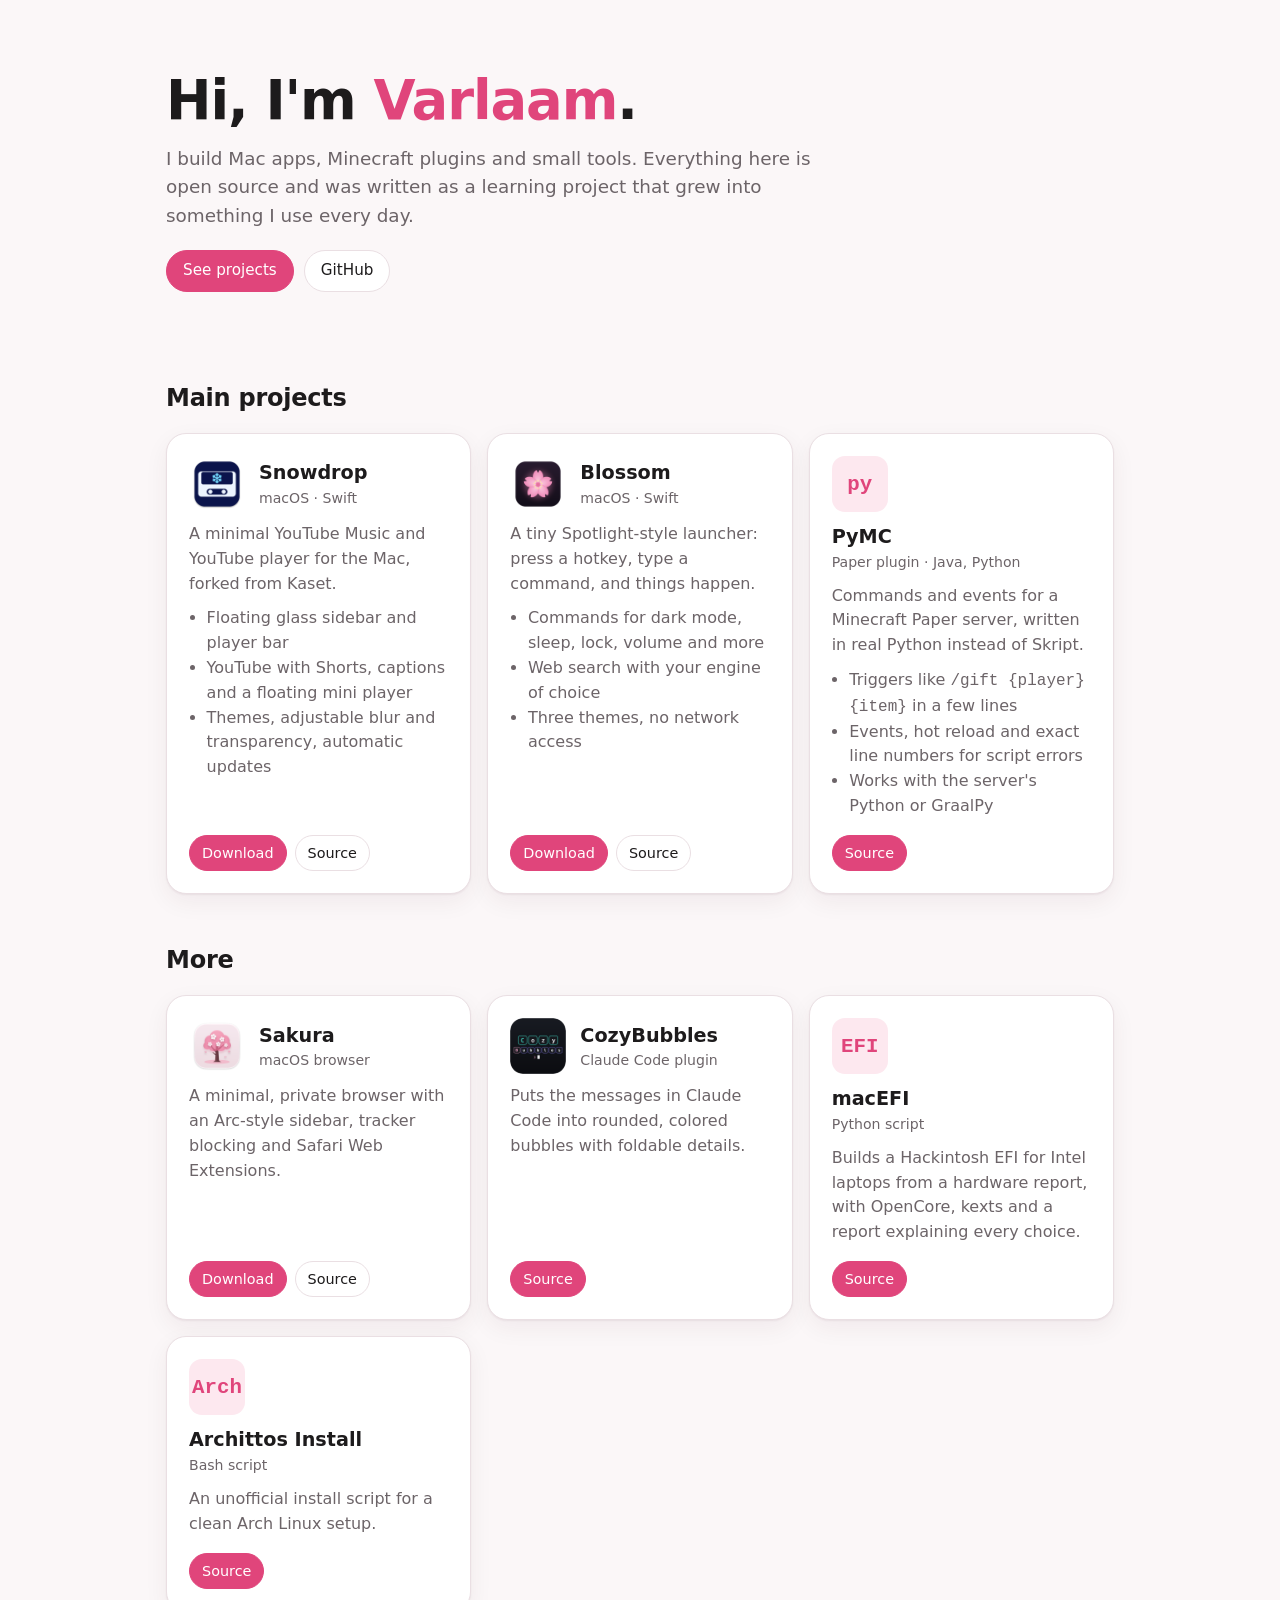
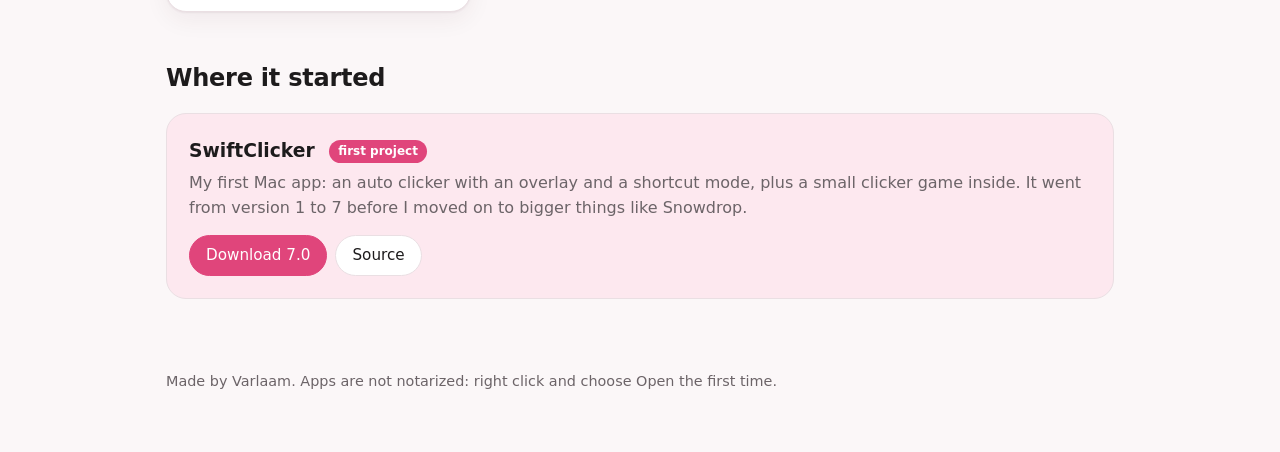
==== index.html @ 4f81b3d2 "Portfolio site Co-Authored-By: Claude Sonnet 5.5 <noreply@anthropic.com> Claude-Session: https://cla" ====
<!doctype html>
<html lang="en">
<head>
<meta charset="utf-8">
<meta name="viewport" content="width=device-width, initial-scale=1">
<title>Varlaam · Projects</title>
<meta name="description" content="Apps, tools and plugins by Varlaam: Snowdrop, Blossom, PyMC and more.">
<link rel="icon" href="img/snowdrop.png">
<style>
:root {
  --bg: #fbf7f8;
  --card: #ffffff;
  --text: #1d1b1c;
  --muted: #6c6468;
  --line: #eadfe3;
  --accent: #e0457b;
  --accent-soft: #fde8ef;
  --shadow: 0 1px 2px rgba(60, 20, 40, .06), 0 8px 24px rgba(60, 20, 40, .06);
}
@media (prefers-color-scheme: dark) {
  :root:not([data-theme="light"]) {
    --bg: #141113;
    --card: #1e1a1c;
    --text: #f4eef1;
    --muted: #a69da2;
    --line: #2e282b;
    --accent: #ff6fa0;
    --accent-soft: #35202a;
    --shadow: 0 1px 2px rgba(0, 0, 0, .4), 0 8px 24px rgba(0, 0, 0, .35);
  }
}
:root[data-theme="dark"] {
  --bg: #141113;
  --card: #1e1a1c;
  --text: #f4eef1;
  --muted: #a69da2;
  --line: #2e282b;
  --accent: #ff6fa0;
  --accent-soft: #35202a;
  --shadow: 0 1px 2px rgba(0, 0, 0, .4), 0 8px 24px rgba(0, 0, 0, .35);
}
* { box-sizing: border-box; }
html { -webkit-text-size-adjust: 100%; }
body {
  margin: 0;
  background: var(--bg);
  color: var(--text);
  font: 16px/1.55 -apple-system, BlinkMacSystemFont, "SF Pro Text", "Segoe UI", system-ui, sans-serif;
}
a { color: inherit; }
.wrap { max-width: 980px; margin: 0 auto; padding: 0 16px; }
header { padding: 72px 0 40px; }
h1 { font-size: clamp(2.2rem, 6vw, 3.4rem); line-height: 1.08; margin: 0 0 14px; letter-spacing: -.02em; }
h1 span { color: var(--accent); }
.lead { font-size: 1.15rem; color: var(--muted); max-width: 36em; margin: 0 0 20px; }
.links { display: flex; flex-wrap: wrap; gap: 10px; }
.pill {
  display: inline-block; padding: 8px 16px; border-radius: 999px;
  border: 1px solid var(--line); background: var(--card);
  text-decoration: none; font-size: .95rem;
}
.pill:hover { border-color: var(--accent); }
.pill.primary { background: var(--accent); border-color: var(--accent); color: #fff; }
h2 { font-size: 1.5rem; margin: 48px 0 16px; letter-spacing: -.01em; }
.featured { display: grid; gap: 16px; grid-template-columns: repeat(auto-fit, minmax(300px, 1fr)); }
.grid { display: grid; gap: 16px; grid-template-columns: repeat(auto-fit, minmax(260px, 1fr)); }
.card {
  background: var(--card); border: 1px solid var(--line); border-radius: 20px;
  padding: 22px; box-shadow: var(--shadow); display: flex; flex-direction: column; gap: 10px;
}
.card .top { display: flex; align-items: center; gap: 14px; }
.card img { width: 56px; height: 56px; border-radius: 13px; flex: none; }
.card .glyph {
  width: 56px; height: 56px; border-radius: 13px; flex: none; display: grid; place-items: center;
  background: var(--accent-soft); color: var(--accent); font: 600 1.3rem ui-monospace, SFMono-Regular, Menlo, monospace;
}
.card h3 { margin: 0; font-size: 1.2rem; }
.card .tag { color: var(--muted); font-size: .88rem; }
.card p { margin: 0; color: var(--muted); }
.card ul { margin: 0; padding-left: 1.1em; color: var(--muted); }
.card .actions { margin-top: auto; padding-top: 6px; display: flex; flex-wrap: wrap; gap: 8px; }
.card .actions a {
  font-size: .9rem; padding: 6px 12px; border-radius: 999px; text-decoration: none;
  border: 1px solid var(--line);
}
.card .actions a.main { background: var(--accent); border-color: var(--accent); color: #fff; }
.card .actions a:hover { border-color: var(--accent); }
.debut {
  background: var(--accent-soft); border: 1px solid var(--line); border-radius: 20px; padding: 22px;
  display: grid; gap: 6px;
}
.debut h3 { margin: 0; }
.debut p { margin: 0; color: var(--muted); }
.badge {
  display: inline-block; font-size: .75rem; padding: 2px 9px; border-radius: 999px;
  background: var(--accent); color: #fff; margin-left: 8px; vertical-align: middle;
}
footer { padding: 56px 0 48px; color: var(--muted); font-size: .9rem; }
@media (prefers-reduced-motion: no-preference) {
  .card { transition: transform .15s ease, box-shadow .15s ease; }
  .card:hover { transform: translateY(-2px); }
}
</style>
</head>
<body>
<div class="wrap">
  <header>
    <h1>Hi, I'm <span>Varlaam</span>.</h1>
    <p class="lead">I build Mac apps, Minecraft plugins and small tools. Everything here is open source and was written as a learning project that grew into something I use every day.</p>
    <div class="links">
      <a class="pill primary" href="#projects">See projects</a>
      <a class="pill" href="https://github.com/varla-am">GitHub</a>
    </div>
  </header>

  <main>
    <h2 id="projects">Main projects</h2>
    <div class="featured">
      <article class="card">
        <div class="top">
          <img src="img/snowdrop.png" alt="" width="56" height="56">
          <div><h3>Snowdrop</h3><div class="tag">macOS · Swift</div></div>
        </div>
        <p>A minimal YouTube Music and YouTube player for the Mac, forked from Kaset.</p>
        <ul>
          <li>Floating glass sidebar and player bar</li>
          <li>YouTube with Shorts, captions and a floating mini player</li>
          <li>Themes, adjustable blur and transparency, automatic updates</li>
        </ul>
        <div class="actions">
          <a class="main" href="https://github.com/varla-am/kaset-snowdrop/releases/latest">Download</a>
          <a href="https://github.com/varla-am/kaset-snowdrop">Source</a>
        </div>
      </article>

      <article class="card">
        <div class="top">
          <img src="img/blossom.png" alt="" width="56" height="56">
          <div><h3>Blossom</h3><div class="tag">macOS · Swift</div></div>
        </div>
        <p>A tiny Spotlight-style launcher: press a hotkey, type a command, and things happen.</p>
        <ul>
          <li>Commands for dark mode, sleep, lock, volume and more</li>
          <li>Web search with your engine of choice</li>
          <li>Three themes, no network access</li>
        </ul>
        <div class="actions">
          <a class="main" href="https://github.com/varla-am/Blossom/releases/latest">Download</a>
          <a href="https://github.com/varla-am/Blossom">Source</a>
        </div>
      </article>

      <article class="card">
        <div class="glyph">py</div>
        <div><h3 style="margin:0">PyMC</h3><div class="tag">Paper plugin · Java, Python</div></div>
        <p>Commands and events for a Minecraft Paper server, written in real Python instead of Skript.</p>
        <ul>
          <li>Triggers like <code>/gift {player} {item}</code> in a few lines</li>
          <li>Events, hot reload and exact line numbers for script errors</li>
          <li>Works with the server's Python or GraalPy</li>
        </ul>
        <div class="actions">
          <a class="main" href="https://github.com/varla-am/PyMC">Source</a>
        </div>
      </article>
    </div>

    <h2>More</h2>
    <div class="grid">
      <article class="card">
        <div class="top">
          <img src="img/sakura.png" alt="" width="56" height="56">
          <div><h3>Sakura</h3><div class="tag">macOS browser</div></div>
        </div>
        <p>A minimal, private browser with an Arc-style sidebar, tracker blocking and Safari Web Extensions.</p>
        <div class="actions">
          <a class="main" href="https://github.com/varla-am/sakuraWeb/releases/latest">Download</a>
          <a href="https://github.com/varla-am/sakuraWeb">Source</a>
        </div>
      </article>

      <article class="card">
        <div class="top">
          <img src="img/cozybubbles.png" alt="" width="56" height="56">
          <div><h3>CozyBubbles</h3><div class="tag">Claude Code plugin</div></div>
        </div>
        <p>Puts the messages in Claude Code into rounded, colored bubbles with foldable details.</p>
        <div class="actions">
          <a class="main" href="https://github.com/varla-am/cc-plugin-cozybubbles">Source</a>
        </div>
      </article>

      <article class="card">
        <div class="glyph">EFI</div>
        <div><h3 style="margin:0">macEFI</h3><div class="tag">Python script</div></div>
        <p>Builds a Hackintosh EFI for Intel laptops from a hardware report, with OpenCore, kexts and a report explaining every choice.</p>
        <div class="actions">
          <a class="main" href="https://github.com/varla-am/macefi">Source</a>
        </div>
      </article>

      <article class="card">
        <div class="glyph">Arch</div>
        <div><h3 style="margin:0">Archittos Install</h3><div class="tag">Bash script</div></div>
        <p>An unofficial install script for a clean Arch Linux setup.</p>
        <div class="actions">
          <a class="main" href="https://github.com/varla-am/archittos-install">Source</a>
        </div>
      </article>
    </div>

    <h2>Where it started</h2>
    <div class="debut">
      <h3>SwiftClicker <span class="badge">first project</span></h3>
      <p>My first Mac app: an auto clicker with an overlay and a shortcut mode, plus a small clicker game inside. It went from version 1 to 7 before I moved on to bigger things like Snowdrop.</p>
      <div class="actions" style="display:flex;gap:8px;margin-top:8px;flex-wrap:wrap">
        <a class="pill primary" href="https://github.com/varla-am/SwiftClicker/releases/latest">Download 7.0</a>
        <a class="pill" href="https://github.com/varla-am/SwiftClicker">Source</a>
      </div>
    </div>
  </main>

  <footer>
    <p>Made by Varlaam. Apps are not notarized: right click and choose Open the first time.</p>
  </footer>
</div>
</body>
</html>
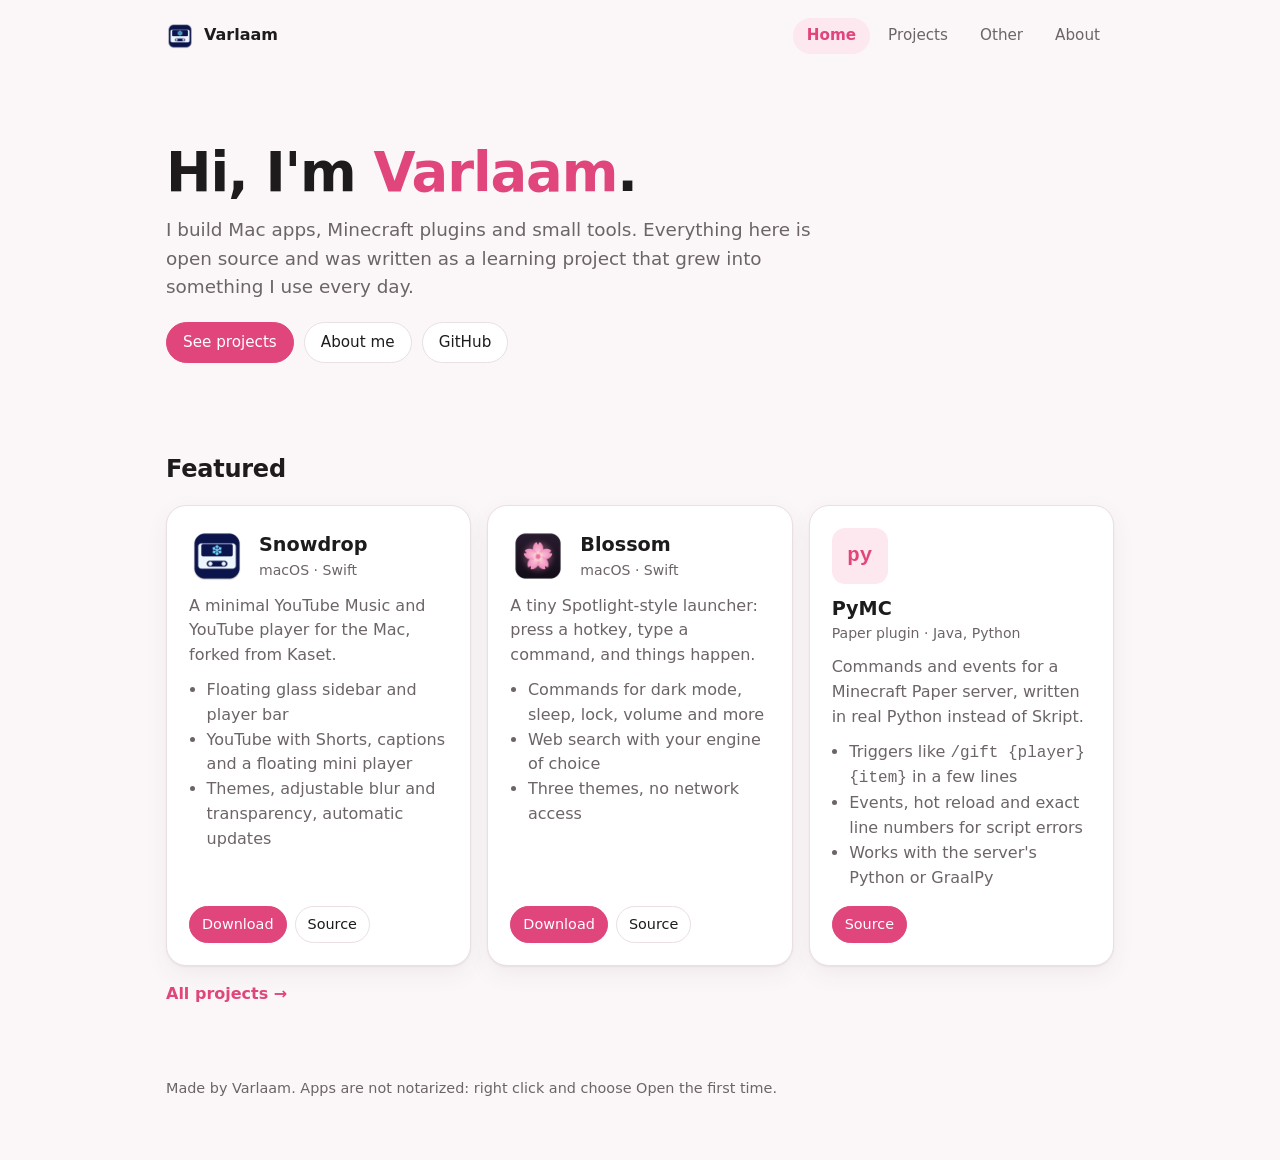
==== commit 3da2ec0c: "Split into Home, Projects, Other and About pages Co-Authored-By: Claude Sonnet 5.5 <noreply@anthropi" ====
--- a/index.html
+++ b/index.html
@@ -3,118 +3,25 @@
 <head>
 <meta charset="utf-8">
 <meta name="viewport" content="width=device-width, initial-scale=1">
-<title>Varlaam · Projects</title>
-<meta name="description" content="Apps, tools and plugins by Varlaam: Snowdrop, Blossom, PyMC and more.">
+<title>Varlaam · Home</title>
+<meta name="description" content="Apps, tools and plugins by Varlaam.">
 <link rel="icon" href="img/snowdrop.png">
-<style>
-:root {
-  --bg: #fbf7f8;
-  --card: #ffffff;
-  --text: #1d1b1c;
-  --muted: #6c6468;
-  --line: #eadfe3;
-  --accent: #e0457b;
-  --accent-soft: #fde8ef;
-  --shadow: 0 1px 2px rgba(60, 20, 40, .06), 0 8px 24px rgba(60, 20, 40, .06);
-}
-@media (prefers-color-scheme: dark) {
-  :root:not([data-theme="light"]) {
-    --bg: #141113;
-    --card: #1e1a1c;
-    --text: #f4eef1;
-    --muted: #a69da2;
-    --line: #2e282b;
-    --accent: #ff6fa0;
-    --accent-soft: #35202a;
-    --shadow: 0 1px 2px rgba(0, 0, 0, .4), 0 8px 24px rgba(0, 0, 0, .35);
-  }
-}
-:root[data-theme="dark"] {
-  --bg: #141113;
-  --card: #1e1a1c;
-  --text: #f4eef1;
-  --muted: #a69da2;
-  --line: #2e282b;
-  --accent: #ff6fa0;
-  --accent-soft: #35202a;
-  --shadow: 0 1px 2px rgba(0, 0, 0, .4), 0 8px 24px rgba(0, 0, 0, .35);
-}
-* { box-sizing: border-box; }
-html { -webkit-text-size-adjust: 100%; }
-body {
-  margin: 0;
-  background: var(--bg);
-  color: var(--text);
-  font: 16px/1.55 -apple-system, BlinkMacSystemFont, "SF Pro Text", "Segoe UI", system-ui, sans-serif;
-}
-a { color: inherit; }
-.wrap { max-width: 980px; margin: 0 auto; padding: 0 16px; }
-header { padding: 72px 0 40px; }
-h1 { font-size: clamp(2.2rem, 6vw, 3.4rem); line-height: 1.08; margin: 0 0 14px; letter-spacing: -.02em; }
-h1 span { color: var(--accent); }
-.lead { font-size: 1.15rem; color: var(--muted); max-width: 36em; margin: 0 0 20px; }
-.links { display: flex; flex-wrap: wrap; gap: 10px; }
-.pill {
-  display: inline-block; padding: 8px 16px; border-radius: 999px;
-  border: 1px solid var(--line); background: var(--card);
-  text-decoration: none; font-size: .95rem;
-}
-.pill:hover { border-color: var(--accent); }
-.pill.primary { background: var(--accent); border-color: var(--accent); color: #fff; }
-h2 { font-size: 1.5rem; margin: 48px 0 16px; letter-spacing: -.01em; }
-.featured { display: grid; gap: 16px; grid-template-columns: repeat(auto-fit, minmax(300px, 1fr)); }
-.grid { display: grid; gap: 16px; grid-template-columns: repeat(auto-fit, minmax(260px, 1fr)); }
-.card {
-  background: var(--card); border: 1px solid var(--line); border-radius: 20px;
-  padding: 22px; box-shadow: var(--shadow); display: flex; flex-direction: column; gap: 10px;
-}
-.card .top { display: flex; align-items: center; gap: 14px; }
-.card img { width: 56px; height: 56px; border-radius: 13px; flex: none; }
-.card .glyph {
-  width: 56px; height: 56px; border-radius: 13px; flex: none; display: grid; place-items: center;
-  background: var(--accent-soft); color: var(--accent); font: 600 1.3rem ui-monospace, SFMono-Regular, Menlo, monospace;
-}
-.card h3 { margin: 0; font-size: 1.2rem; }
-.card .tag { color: var(--muted); font-size: .88rem; }
-.card p { margin: 0; color: var(--muted); }
-.card ul { margin: 0; padding-left: 1.1em; color: var(--muted); }
-.card .actions { margin-top: auto; padding-top: 6px; display: flex; flex-wrap: wrap; gap: 8px; }
-.card .actions a {
-  font-size: .9rem; padding: 6px 12px; border-radius: 999px; text-decoration: none;
-  border: 1px solid var(--line);
-}
-.card .actions a.main { background: var(--accent); border-color: var(--accent); color: #fff; }
-.card .actions a:hover { border-color: var(--accent); }
-.debut {
-  background: var(--accent-soft); border: 1px solid var(--line); border-radius: 20px; padding: 22px;
-  display: grid; gap: 6px;
-}
-.debut h3 { margin: 0; }
-.debut p { margin: 0; color: var(--muted); }
-.badge {
-  display: inline-block; font-size: .75rem; padding: 2px 9px; border-radius: 999px;
-  background: var(--accent); color: #fff; margin-left: 8px; vertical-align: middle;
-}
-footer { padding: 56px 0 48px; color: var(--muted); font-size: .9rem; }
-@media (prefers-reduced-motion: no-preference) {
-  .card { transition: transform .15s ease, box-shadow .15s ease; }
-  .card:hover { transform: translateY(-2px); }
-}
-</style>
+<link rel="stylesheet" href="style.css">
 </head>
 <body>
 <div class="wrap">
+  <nav class="top"><a class="brand" href="index.html"><img src="img/snowdrop.png" alt="">Varlaam</a><ul><li><a href="index.html" aria-current="page">Home</a></li><li><a href="projects.html">Projects</a></li><li><a href="other.html">Other</a></li><li><a href="about.html">About</a></li></ul></nav>
   <header>
     <h1>Hi, I'm <span>Varlaam</span>.</h1>
     <p class="lead">I build Mac apps, Minecraft plugins and small tools. Everything here is open source and was written as a learning project that grew into something I use every day.</p>
     <div class="links">
-      <a class="pill primary" href="#projects">See projects</a>
+      <a class="pill primary" href="projects.html">See projects</a>
+      <a class="pill" href="about.html">About me</a>
       <a class="pill" href="https://github.com/varla-am">GitHub</a>
     </div>
   </header>
-
   <main>
-    <h2 id="projects">Main projects</h2>
+    <h2>Featured</h2>
     <div class="featured">
       <article class="card">
         <div class="top">
@@ -132,7 +39,6 @@
           <a href="https://github.com/varla-am/kaset-snowdrop">Source</a>
         </div>
       </article>
-
       <article class="card">
         <div class="top">
           <img src="img/blossom.png" alt="" width="56" height="56">
@@ -149,7 +55,6 @@
           <a href="https://github.com/varla-am/Blossom">Source</a>
         </div>
       </article>
-
       <article class="card">
         <div class="glyph">py</div>
         <div><h3 style="margin:0">PyMC</h3><div class="tag">Paper plugin · Java, Python</div></div>
@@ -164,62 +69,8 @@
         </div>
       </article>
     </div>
-
-    <h2>More</h2>
-    <div class="grid">
-      <article class="card">
-        <div class="top">
-          <img src="img/sakura.png" alt="" width="56" height="56">
-          <div><h3>Sakura</h3><div class="tag">macOS browser</div></div>
-        </div>
-        <p>A minimal, private browser with an Arc-style sidebar, tracker blocking and Safari Web Extensions.</p>
-        <div class="actions">
-          <a class="main" href="https://github.com/varla-am/sakuraWeb/releases/latest">Download</a>
-          <a href="https://github.com/varla-am/sakuraWeb">Source</a>
-        </div>
-      </article>
-
-      <article class="card">
-        <div class="top">
-          <img src="img/cozybubbles.png" alt="" width="56" height="56">
-          <div><h3>CozyBubbles</h3><div class="tag">Claude Code plugin</div></div>
-        </div>
-        <p>Puts the messages in Claude Code into rounded, colored bubbles with foldable details.</p>
-        <div class="actions">
-          <a class="main" href="https://github.com/varla-am/cc-plugin-cozybubbles">Source</a>
-        </div>
-      </article>
-
-      <article class="card">
-        <div class="glyph">EFI</div>
-        <div><h3 style="margin:0">macEFI</h3><div class="tag">Python script</div></div>
-        <p>Builds a Hackintosh EFI for Intel laptops from a hardware report, with OpenCore, kexts and a report explaining every choice.</p>
-        <div class="actions">
-          <a class="main" href="https://github.com/varla-am/macefi">Source</a>
-        </div>
-      </article>
-
-      <article class="card">
-        <div class="glyph">Arch</div>
-        <div><h3 style="margin:0">Archittos Install</h3><div class="tag">Bash script</div></div>
-        <p>An unofficial install script for a clean Arch Linux setup.</p>
-        <div class="actions">
-          <a class="main" href="https://github.com/varla-am/archittos-install">Source</a>
-        </div>
-      </article>
-    </div>
-
-    <h2>Where it started</h2>
-    <div class="debut">
-      <h3>SwiftClicker <span class="badge">first project</span></h3>
-      <p>My first Mac app: an auto clicker with an overlay and a shortcut mode, plus a small clicker game inside. It went from version 1 to 7 before I moved on to bigger things like Snowdrop.</p>
-      <div class="actions" style="display:flex;gap:8px;margin-top:8px;flex-wrap:wrap">
-        <a class="pill primary" href="https://github.com/varla-am/SwiftClicker/releases/latest">Download 7.0</a>
-        <a class="pill" href="https://github.com/varla-am/SwiftClicker">Source</a>
-      </div>
-    </div>
+    <a class="more-link" href="projects.html">All projects →</a>
   </main>
-
   <footer>
     <p>Made by Varlaam. Apps are not notarized: right click and choose Open the first time.</p>
   </footer>
--- a/style.css
+++ b/style.css
@@ -0,0 +1,111 @@
+:root {
+  --bg: #fbf7f8;
+  --card: #ffffff;
+  --text: #1d1b1c;
+  --muted: #6c6468;
+  --line: #eadfe3;
+  --accent: #e0457b;
+  --accent-soft: #fde8ef;
+  --shadow: 0 1px 2px rgba(60, 20, 40, .06), 0 8px 24px rgba(60, 20, 40, .06);
+}
+@media (prefers-color-scheme: dark) {
+  :root:not([data-theme="light"]) {
+    --bg: #141113;
+    --card: #1e1a1c;
+    --text: #f4eef1;
+    --muted: #a69da2;
+    --line: #2e282b;
+    --accent: #ff6fa0;
+    --accent-soft: #35202a;
+    --shadow: 0 1px 2px rgba(0, 0, 0, .4), 0 8px 24px rgba(0, 0, 0, .35);
+  }
+}
+:root[data-theme="dark"] {
+  --bg: #141113;
+  --card: #1e1a1c;
+  --text: #f4eef1;
+  --muted: #a69da2;
+  --line: #2e282b;
+  --accent: #ff6fa0;
+  --accent-soft: #35202a;
+  --shadow: 0 1px 2px rgba(0, 0, 0, .4), 0 8px 24px rgba(0, 0, 0, .35);
+}
+* { box-sizing: border-box; }
+html { -webkit-text-size-adjust: 100%; }
+body {
+  margin: 0;
+  background: var(--bg);
+  color: var(--text);
+  font: 16px/1.55 -apple-system, BlinkMacSystemFont, "SF Pro Text", "Segoe UI", system-ui, sans-serif;
+}
+a { color: inherit; }
+.wrap { max-width: 980px; margin: 0 auto; padding: 0 16px; }
+header { padding: 72px 0 40px; }
+h1 { font-size: clamp(2.2rem, 6vw, 3.4rem); line-height: 1.08; margin: 0 0 14px; letter-spacing: -.02em; }
+h1 span { color: var(--accent); }
+.lead { font-size: 1.15rem; color: var(--muted); max-width: 36em; margin: 0 0 20px; }
+.links { display: flex; flex-wrap: wrap; gap: 10px; }
+.pill {
+  display: inline-block; padding: 8px 16px; border-radius: 999px;
+  border: 1px solid var(--line); background: var(--card);
+  text-decoration: none; font-size: .95rem;
+}
+.pill:hover { border-color: var(--accent); }
+.pill.primary { background: var(--accent); border-color: var(--accent); color: #fff; }
+h2 { font-size: 1.5rem; margin: 48px 0 16px; letter-spacing: -.01em; }
+.featured { display: grid; gap: 16px; grid-template-columns: repeat(auto-fit, minmax(300px, 1fr)); }
+.grid { display: grid; gap: 16px; grid-template-columns: repeat(auto-fit, minmax(260px, 1fr)); }
+.card {
+  background: var(--card); border: 1px solid var(--line); border-radius: 20px;
+  padding: 22px; box-shadow: var(--shadow); display: flex; flex-direction: column; gap: 10px;
+}
+.card .top { display: flex; align-items: center; gap: 14px; }
+.card img { width: 56px; height: 56px; border-radius: 13px; flex: none; }
+.card .glyph {
+  width: 56px; height: 56px; border-radius: 13px; flex: none; display: grid; place-items: center;
+  background: var(--accent-soft); color: var(--accent); font: 600 1.3rem ui-monospace, SFMono-Regular, Menlo, monospace;
+}
+.card h3 { margin: 0; font-size: 1.2rem; }
+.card .tag { color: var(--muted); font-size: .88rem; }
+.card p { margin: 0; color: var(--muted); }
+.card ul { margin: 0; padding-left: 1.1em; color: var(--muted); }
+.card .actions { margin-top: auto; padding-top: 6px; display: flex; flex-wrap: wrap; gap: 8px; }
+.card .actions a {
+  font-size: .9rem; padding: 6px 12px; border-radius: 999px; text-decoration: none;
+  border: 1px solid var(--line);
+}
+.card .actions a.main { background: var(--accent); border-color: var(--accent); color: #fff; }
+.card .actions a:hover { border-color: var(--accent); }
+.debut {
+  background: var(--accent-soft); border: 1px solid var(--line); border-radius: 20px; padding: 22px;
+  display: grid; gap: 6px;
+}
+.debut h3 { margin: 0; }
+.debut p { margin: 0; color: var(--muted); }
+.badge {
+  display: inline-block; font-size: .75rem; padding: 2px 9px; border-radius: 999px;
+  background: var(--accent); color: #fff; margin-left: 8px; vertical-align: middle;
+}
+footer { padding: 56px 0 48px; color: var(--muted); font-size: .9rem; }
+@media (prefers-reduced-motion: no-preference) {
+  .card { transition: transform .15s ease, box-shadow .15s ease; }
+  .card:hover { transform: translateY(-2px); }
+}
+
+nav.top { display: flex; align-items: center; justify-content: space-between; gap: 12px; padding: 18px 0; flex-wrap: wrap; }
+nav.top .brand { display: flex; align-items: center; gap: 10px; font-weight: 650; text-decoration: none; }
+nav.top .brand img { width: 28px; height: 28px; border-radius: 7px; }
+nav.top ul { list-style: none; display: flex; gap: 4px; margin: 0; padding: 0; flex-wrap: wrap; }
+nav.top ul a { display: block; padding: 6px 14px; border-radius: 999px; text-decoration: none; color: var(--muted); font-size: .95rem; }
+nav.top ul a:hover { color: var(--text); }
+nav.top ul a[aria-current="page"] { background: var(--accent-soft); color: var(--accent); font-weight: 600; }
+.page-head { padding: 40px 0 8px; }
+.page-head h1 { font-size: clamp(1.9rem, 5vw, 2.6rem); margin: 0 0 8px; }
+.page-head p { color: var(--muted); margin: 0; max-width: 38em; }
+.prose { max-width: 40em; }
+.prose p { color: var(--muted); }
+.prose h2 { margin-top: 36px; }
+.chips { display: flex; flex-wrap: wrap; gap: 8px; padding: 0; list-style: none; margin: 0; }
+.chips li { padding: 5px 13px; border-radius: 999px; background: var(--accent-soft); color: var(--accent); font-size: .9rem; }
+.more-link { display: inline-block; margin-top: 16px; color: var(--accent); text-decoration: none; font-weight: 600; }
+.more-link:hover { text-decoration: underline; }
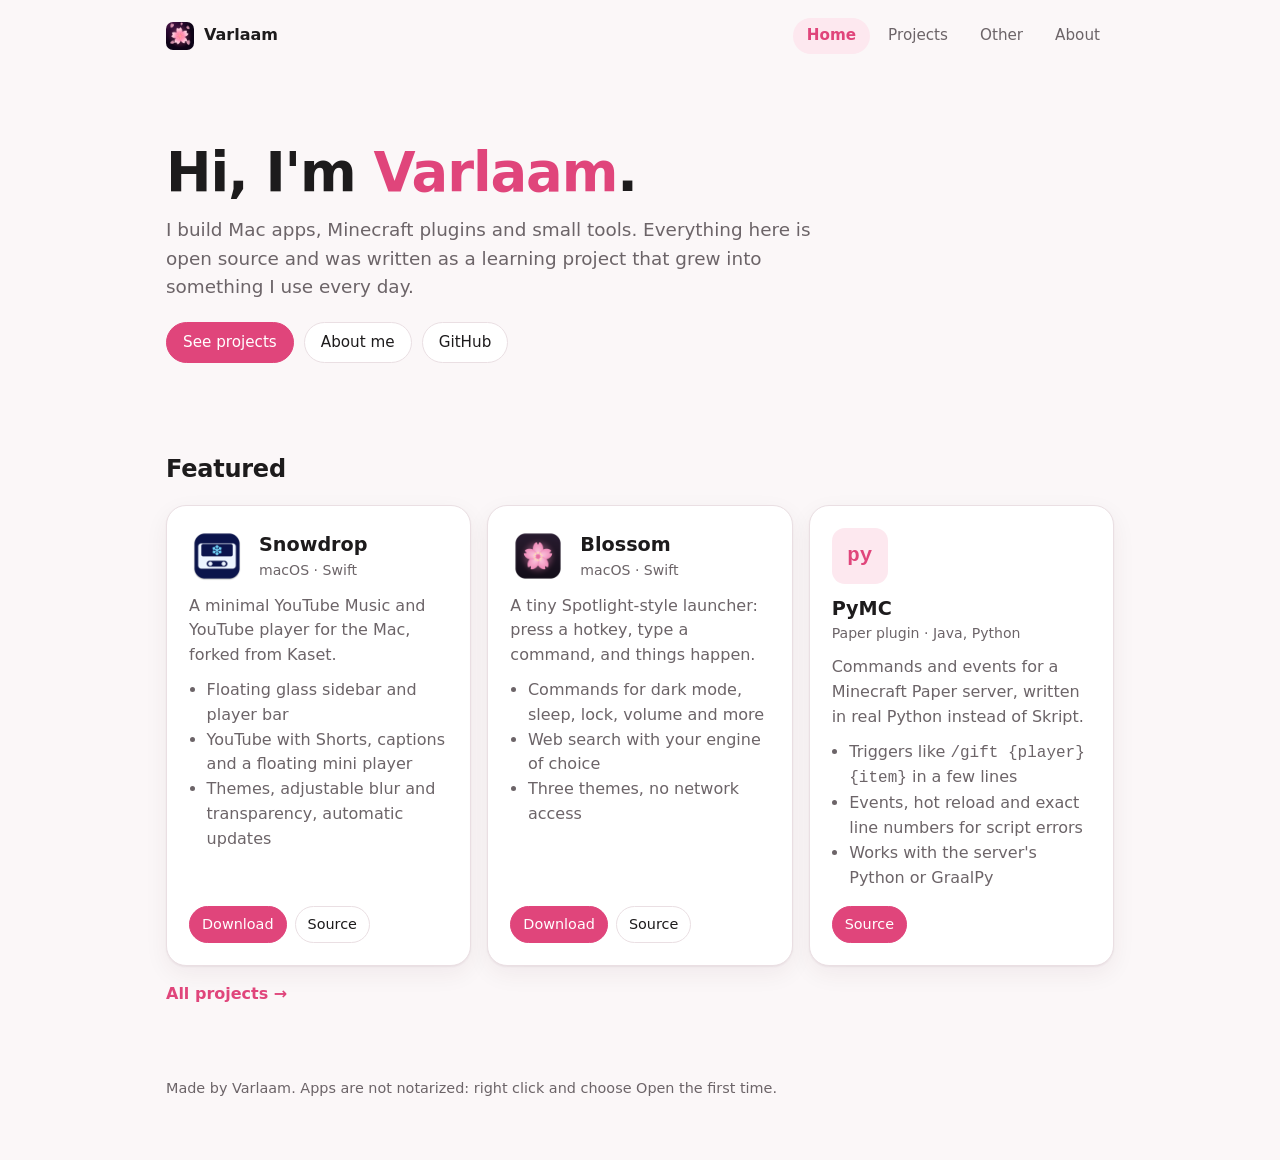
==== commit 187ecc9c: "Use the new avatar as the site icon and brand mark Co-Authored-By: Claude Sonnet 5.5 <noreply@anthro" ====
--- a/index.html
+++ b/index.html
@@ -5,12 +5,12 @@
 <meta name="viewport" content="width=device-width, initial-scale=1">
 <title>Varlaam · Home</title>
 <meta name="description" content="Apps, tools and plugins by Varlaam.">
-<link rel="icon" href="img/snowdrop.png">
+<link rel="icon" href="img/avatar.png">
 <link rel="stylesheet" href="style.css">
 </head>
 <body>
 <div class="wrap">
-  <nav class="top"><a class="brand" href="index.html"><img src="img/snowdrop.png" alt="">Varlaam</a><ul><li><a href="index.html" aria-current="page">Home</a></li><li><a href="projects.html">Projects</a></li><li><a href="other.html">Other</a></li><li><a href="about.html">About</a></li></ul></nav>
+  <nav class="top"><a class="brand" href="index.html"><img src="img/avatar.png" alt="">Varlaam</a><ul><li><a href="index.html" aria-current="page">Home</a></li><li><a href="projects.html">Projects</a></li><li><a href="other.html">Other</a></li><li><a href="about.html">About</a></li></ul></nav>
   <header>
     <h1>Hi, I'm <span>Varlaam</span>.</h1>
     <p class="lead">I build Mac apps, Minecraft plugins and small tools. Everything here is open source and was written as a learning project that grew into something I use every day.</p>
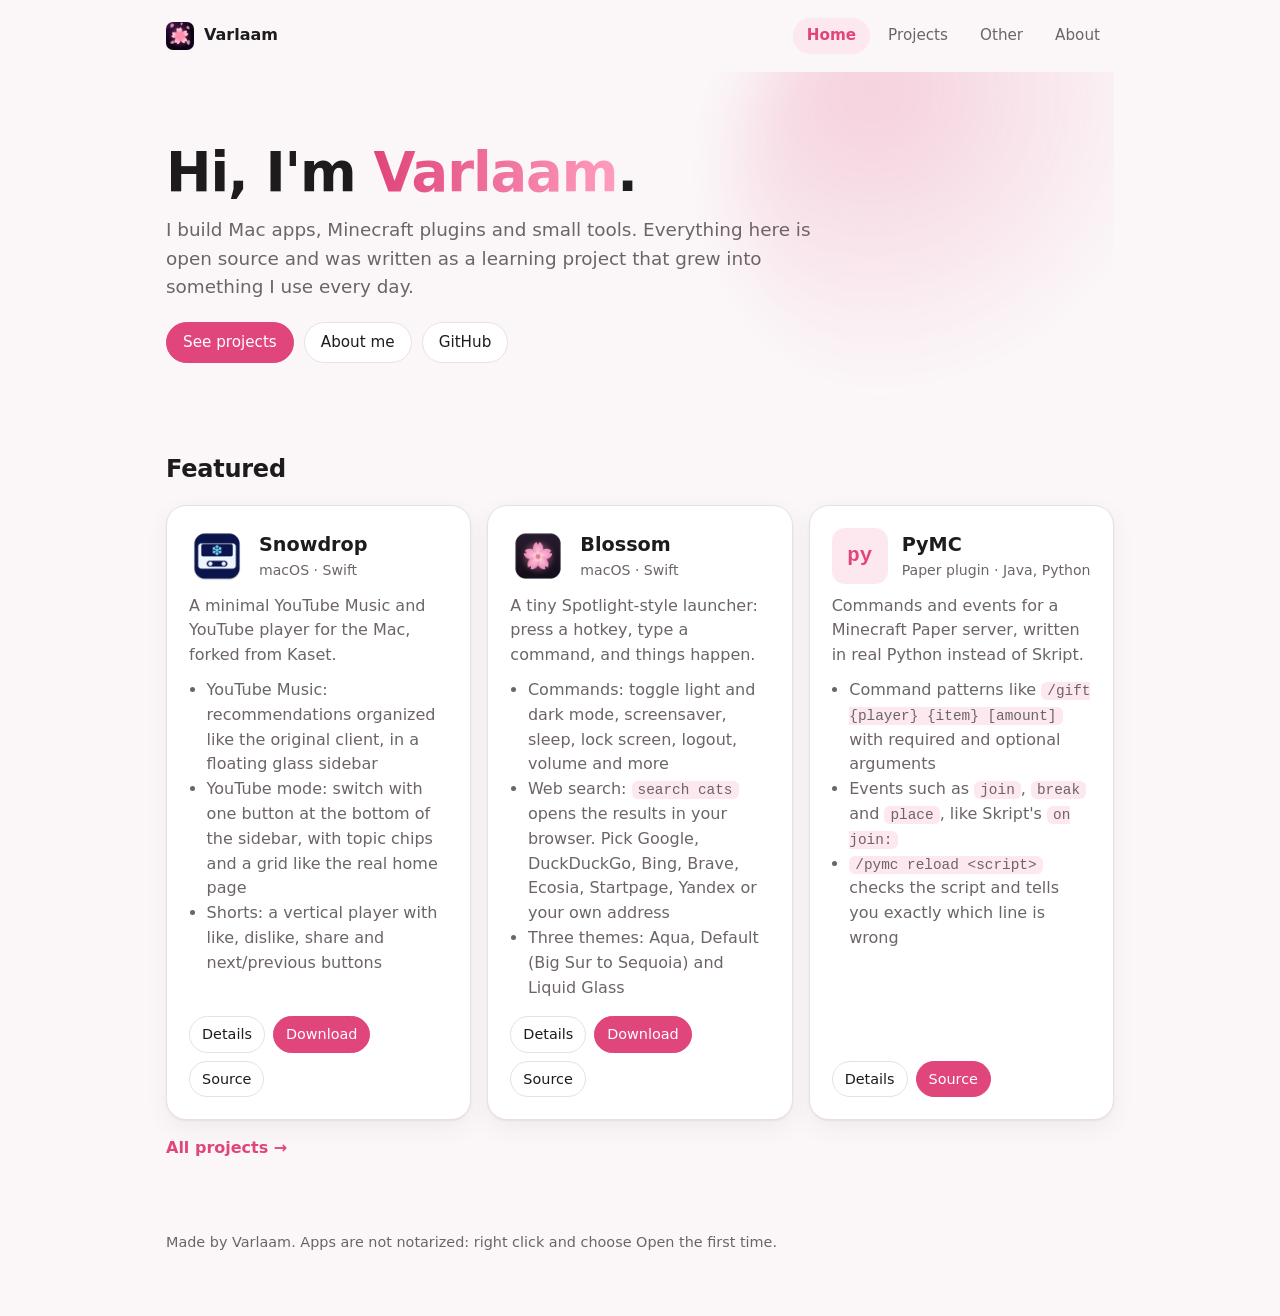
==== commit b35f325b: "Add a page for every project, animations, and scroll reveals Co-Authored-By: Claude Sonnet 5.5 <nore" ====
--- a/index.html
+++ b/index.html
@@ -5,75 +5,51 @@
 <meta name="viewport" content="width=device-width, initial-scale=1">
 <title>Varlaam · Home</title>
 <meta name="description" content="Apps, tools and plugins by Varlaam.">
-<link rel="icon" href="img/avatar.png">
-<link rel="stylesheet" href="style.css">
+<link rel="icon" href="/img/avatar.png">
+<link rel="stylesheet" href="/style.css">
+<script>document.documentElement.className+=' js'</script>
 </head>
 <body>
 <div class="wrap">
-  <nav class="top"><a class="brand" href="index.html"><img src="img/avatar.png" alt="">Varlaam</a><ul><li><a href="index.html" aria-current="page">Home</a></li><li><a href="projects.html">Projects</a></li><li><a href="other.html">Other</a></li><li><a href="about.html">About</a></li></ul></nav>
-  <header>
-    <h1>Hi, I'm <span>Varlaam</span>.</h1>
-    <p class="lead">I build Mac apps, Minecraft plugins and small tools. Everything here is open source and was written as a learning project that grew into something I use every day.</p>
-    <div class="links">
-      <a class="pill primary" href="projects.html">See projects</a>
-      <a class="pill" href="about.html">About me</a>
+<nav class="top"><a class="brand" href="/"><img src="/img/avatar.png" alt="">Varlaam</a><ul><li><a href="/" aria-current="page">Home</a></li><li><a href="/projects/">Projects</a></li><li><a href="/other.html">Other</a></li><li><a href="/about.html">About</a></li></ul></nav>  <header class="hero">
+    <div class="blob" aria-hidden="true"></div>
+    <div class="petals" aria-hidden="true"><i style="--x:6%;--d:0s;--s:14s;--r:20deg;--z:0.8"></i><i style="--x:18%;--d:3s;--s:17s;--r:-30deg;--z:0.6"></i><i style="--x:31%;--d:7s;--s:15s;--r:40deg;--z:1"></i><i style="--x:47%;--d:1s;--s:19s;--r:-10deg;--z:0.7"></i><i style="--x:60%;--d:5s;--s:16s;--r:55deg;--z:0.9"></i><i style="--x:72%;--d:9s;--s:18s;--r:-45deg;--z:0.6"></i><i style="--x:84%;--d:2s;--s:15s;--r:25deg;--z:1"></i><i style="--x:93%;--d:6s;--s:17s;--r:-20deg;--z:0.7"></i></div>
+    <h1 class="rise" style="--i:0">Hi, I'm <span>Varlaam</span>.</h1>
+    <p class="lead rise" style="--i:1">I build Mac apps, Minecraft plugins and small tools. Everything here is open source and was written as a learning project that grew into something I use every day.</p>
+    <div class="links rise" style="--i:2">
+      <a class="pill primary" href="/projects/">See projects</a>
+      <a class="pill" href="/about.html">About me</a>
       <a class="pill" href="https://github.com/varla-am">GitHub</a>
     </div>
   </header>
   <main>
-    <h2>Featured</h2>
+    <h2 class="reveal">Featured</h2>
     <div class="featured">
-      <article class="card">
-        <div class="top">
-          <img src="img/snowdrop.png" alt="" width="56" height="56">
-          <div><h3>Snowdrop</h3><div class="tag">macOS · Swift</div></div>
-        </div>
+      <article class="card reveal" style="--i:0">
+        <div class="top"><img src="/img/snowdrop.png" alt="" width="56" height="56"><div><h3>Snowdrop</h3><div class="tag">macOS · Swift</div></div></div>
         <p>A minimal YouTube Music and YouTube player for the Mac, forked from Kaset.</p>
-        <ul>
-          <li>Floating glass sidebar and player bar</li>
-          <li>YouTube with Shorts, captions and a floating mini player</li>
-          <li>Themes, adjustable blur and transparency, automatic updates</li>
-        </ul>
-        <div class="actions">
-          <a class="main" href="https://github.com/varla-am/kaset-snowdrop/releases/latest">Download</a>
-          <a href="https://github.com/varla-am/kaset-snowdrop">Source</a>
-        </div>
+        <ul><li>YouTube Music: recommendations organized like the original client, in a floating glass sidebar</li><li>YouTube mode: switch with one button at the bottom of the sidebar, with topic chips and a grid like the real home page</li><li>Shorts: a vertical player with like, dislike, share and next/previous buttons</li></ul>
+        <div class="actions"><a href="/projects/snowdrop/">Details</a><a class="main" href="https://github.com/varla-am/kaset-snowdrop/releases/latest">Download</a><a href="https://github.com/varla-am/kaset-snowdrop">Source</a></div>
       </article>
-      <article class="card">
-        <div class="top">
-          <img src="img/blossom.png" alt="" width="56" height="56">
-          <div><h3>Blossom</h3><div class="tag">macOS · Swift</div></div>
-        </div>
+      <article class="card reveal" style="--i:1">
+        <div class="top"><img src="/img/blossom.png" alt="" width="56" height="56"><div><h3>Blossom</h3><div class="tag">macOS · Swift</div></div></div>
         <p>A tiny Spotlight-style launcher: press a hotkey, type a command, and things happen.</p>
-        <ul>
-          <li>Commands for dark mode, sleep, lock, volume and more</li>
-          <li>Web search with your engine of choice</li>
-          <li>Three themes, no network access</li>
-        </ul>
-        <div class="actions">
-          <a class="main" href="https://github.com/varla-am/Blossom/releases/latest">Download</a>
-          <a href="https://github.com/varla-am/Blossom">Source</a>
-        </div>
+        <ul><li>Commands: toggle light and dark mode, screensaver, sleep, lock screen, logout, volume and more</li><li>Web search: <code>search cats</code> opens the results in your browser. Pick Google, DuckDuckGo, Bing, Brave, Ecosia, Startpage, Yandex or your own address</li><li>Three themes: Aqua, Default (Big Sur to Sequoia) and Liquid Glass</li></ul>
+        <div class="actions"><a href="/projects/blossom/">Details</a><a class="main" href="https://github.com/varla-am/Blossom/releases/latest">Download</a><a href="https://github.com/varla-am/Blossom">Source</a></div>
       </article>
-      <article class="card">
-        <div class="glyph">py</div>
-        <div><h3 style="margin:0">PyMC</h3><div class="tag">Paper plugin · Java, Python</div></div>
+      <article class="card reveal" style="--i:2">
+        <div class="top"><div class="glyph">py</div><div><h3>PyMC</h3><div class="tag">Paper plugin · Java, Python</div></div></div>
         <p>Commands and events for a Minecraft Paper server, written in real Python instead of Skript.</p>
-        <ul>
-          <li>Triggers like <code>/gift {player} {item}</code> in a few lines</li>
-          <li>Events, hot reload and exact line numbers for script errors</li>
-          <li>Works with the server's Python or GraalPy</li>
-        </ul>
-        <div class="actions">
-          <a class="main" href="https://github.com/varla-am/PyMC">Source</a>
-        </div>
+        <ul><li>Command patterns like <code>/gift {player} {item} [amount]</code> with required and optional arguments</li><li>Events such as <code>join</code>, <code>break</code> and <code>place</code>, like Skript's <code>on join:</code></li><li><code>/pymc reload &lt;script&gt;</code> checks the script and tells you exactly which line is wrong</li></ul>
+        <div class="actions"><a href="/projects/pymc/">Details</a><a class="main" href="https://github.com/varla-am/PyMC">Source</a></div>
       </article>
     </div>
-    <a class="more-link" href="projects.html">All projects →</a>
+    <a class="more-link reveal" href="/projects/">All projects →</a>
   </main>
-  <footer>
+  <footer class="reveal">
     <p>Made by Varlaam. Apps are not notarized: right click and choose Open the first time.</p>
   </footer>
 </div>
+<script src="/script.js" defer></script>
 </body>
 </html>
--- a/style.css
+++ b/style.css
@@ -109,3 +109,105 @@
 .chips li { padding: 5px 13px; border-radius: 999px; background: var(--accent-soft); color: var(--accent); font-size: .9rem; }
 .more-link { display: inline-block; margin-top: 16px; color: var(--accent); text-decoration: none; font-weight: 600; }
 .more-link:hover { text-decoration: underline; }
+
+/* ---------- project pages ---------- */
+.crumbs { padding: 18px 0 0; color: var(--muted); font-size: .9rem; }
+.crumbs a { text-decoration: none; color: var(--muted); }
+.crumbs a:hover { color: var(--accent); }
+.crumbs span { margin: 0 6px; opacity: .5; }
+.phead { position: relative; padding: 28px 0 24px; overflow: hidden; }
+.ptitle { display: flex; align-items: center; gap: 20px; flex-wrap: wrap; }
+.ptitle img, .ptitle .glyph { width: 88px; height: 88px; border-radius: 20px; flex: none; }
+.ptitle .glyph { font-size: 1.7rem; }
+.ptitle h1 { margin: 0; font-size: clamp(1.8rem, 5vw, 2.6rem); }
+.ptitle .tag { color: var(--muted); margin-top: 2px; }
+.ver { display: inline-block; margin-left: 8px; padding: 1px 9px; border-radius: 999px; border: 1px solid var(--line); font-size: .8rem; }
+.phead .lead { margin: 18px 0 16px; position: relative; }
+.phead .links { position: relative; }
+.detail section { margin-bottom: 8px; }
+.detail h2 { margin-top: 36px; }
+.prose-p { color: var(--muted); max-width: 40em; margin: 0; }
+.feats { list-style: none; padding: 0; margin: 0; display: grid; gap: 10px; }
+.feats li {
+  position: relative; padding: 14px 16px 14px 46px; background: var(--card);
+  border: 1px solid var(--line); border-radius: 14px; color: var(--muted);
+}
+.feats li::before {
+  content: ""; position: absolute; left: 16px; top: 18px; width: 14px; height: 14px; border-radius: 50%;
+  background: var(--accent); box-shadow: 0 0 0 4px var(--accent-soft);
+}
+.feats code, .steps code, .plain code { color: var(--text); }
+.two { display: grid; gap: 24px; grid-template-columns: repeat(auto-fit, minmax(280px, 1fr)); }
+.plain, .steps { color: var(--muted); padding-left: 1.2em; margin: 0; }
+.plain li, .steps li { margin-bottom: 6px; }
+code { font: .9em ui-monospace, SFMono-Regular, Menlo, monospace; background: var(--accent-soft); padding: 1px 6px; border-radius: 6px; }
+.code { margin-top: 20px; border: 1px solid var(--line); border-radius: 14px; overflow: hidden; background: var(--card); }
+.code-h { padding: 8px 14px; font-size: .8rem; color: var(--muted); border-bottom: 1px solid var(--line); background: var(--accent-soft); }
+.code pre { margin: 0; padding: 14px; overflow-x: auto; }
+.code pre code { background: none; padding: 0; font-size: .86rem; color: var(--text); }
+.warn { margin-top: 28px; padding: 14px 16px; border-radius: 14px; border: 1px solid var(--accent); background: var(--accent-soft); }
+.note { color: var(--muted); margin-top: 24px; font-size: .92rem; }
+.note a { color: var(--accent); }
+.pager { display: grid; grid-template-columns: 1fr 1fr; gap: 12px; margin-top: 48px; }
+.pager a {
+  display: block; padding: 16px 18px; border: 1px solid var(--line); border-radius: 16px; background: var(--card);
+  text-decoration: none; font-weight: 600;
+}
+.pager a:last-child { text-align: right; }
+.pager a span { display: block; color: var(--muted); font-weight: 400; font-size: .85rem; }
+.pager a:hover { border-color: var(--accent); }
+
+/* ---------- hero ---------- */
+.hero { position: relative; overflow: hidden; padding: 72px 0 40px; }
+.hero > *:not(.blob):not(.petals), .phead > *:not(.petals) { position: relative; z-index: 1; }
+.blob {
+  position: absolute; z-index: 0; width: 460px; height: 460px; right: -80px; top: -120px; border-radius: 50%;
+  background: radial-gradient(circle at 30% 30%, var(--accent), transparent 65%); opacity: .22; filter: blur(30px);
+}
+.petals { position: absolute; inset: 0; pointer-events: none; z-index: 0; overflow: hidden; }
+.petals i {
+  position: absolute; top: -30px; left: var(--x); width: calc(22px * var(--z)); height: calc(26px * var(--z));
+  background: no-repeat center/contain url("data:image/svg+xml,%3Csvg xmlns='http://www.w3.org/2000/svg' viewBox='-70 -170 140 170'%3E%3Cpath d='M0 0C-47-35-75-105-31-155L0-134L31-155C75-105 47-35 0 0Z' fill='%23ff8fb5'/%3E%3C/svg%3E");
+  opacity: 0;
+}
+
+/* ---------- motion ---------- */
+@media (prefers-reduced-motion: no-preference) {
+  @keyframes rise { from { opacity: 0; transform: translateY(16px); } to { opacity: 1; transform: none; } }
+  @keyframes fall {
+    0% { opacity: 0; transform: translate(0, 0) rotate(var(--r)); }
+    10% { opacity: .75; }
+    100% { opacity: 0; transform: translate(60px, 380px) rotate(calc(var(--r) + 260deg)); }
+  }
+  @keyframes drift {
+    0%, 100% { transform: translate(0, 0) scale(1); }
+    50% { transform: translate(-40px, 30px) scale(1.12); }
+  }
+  @keyframes pop { from { transform: scale(.6) rotate(-12deg); opacity: 0; } to { transform: none; opacity: 1; } }
+  @keyframes shine { to { background-position: 200% 0; } }
+
+  body { animation: rise .5s ease both; }
+  .rise { animation: rise .7s cubic-bezier(.2, .7, .2, 1) both; animation-delay: calc(var(--i, 0) * 90ms); }
+  .petals i { animation: fall var(--s) linear var(--d) infinite; }
+  .blob { animation: drift 14s ease-in-out infinite; }
+  .ptitle img, .ptitle .glyph { animation: pop .7s cubic-bezier(.2, .9, .3, 1.3) .1s both; }
+  .brand img { transition: transform .4s cubic-bezier(.2, .9, .3, 1.3); }
+  .brand:hover img { transform: rotate(72deg) scale(1.1); }
+  h1 span { background: linear-gradient(90deg, var(--accent), #ff9dbf, var(--accent)); background-size: 200% 100%;
+    -webkit-background-clip: text; background-clip: text; color: transparent; animation: shine 6s linear infinite; }
+
+  .js .reveal { opacity: 0; translate: 0 22px; transition: opacity .7s ease, translate .7s cubic-bezier(.2, .7, .2, 1); transition-delay: calc(var(--i, 0) * 90ms); }
+  .js .reveal.in { opacity: 1; translate: 0 0; }
+
+  .card { transition: transform .2s ease, box-shadow .2s ease, border-color .2s ease, opacity .7s ease, translate .7s cubic-bezier(.2, .7, .2, 1); }
+  .card:hover { transform: translateY(-4px); border-color: var(--accent); box-shadow: 0 2px 4px rgba(60, 20, 40, .08), 0 16px 36px rgba(224, 69, 123, .18); }
+  .card img, .card .glyph { transition: transform .35s cubic-bezier(.2, .9, .3, 1.3); }
+  .card:hover img, .card:hover .glyph { transform: scale(1.1) rotate(-4deg); }
+  .pill, .card .actions a { transition: transform .15s ease, border-color .15s ease, background .15s ease; }
+  .pill:hover, .card .actions a:hover { transform: translateY(-2px); }
+  nav.top ul a { transition: background .2s ease, color .2s ease; }
+  .feats li { transition: transform .2s ease, border-color .2s ease; }
+  .feats li:hover { transform: translateX(4px); border-color: var(--accent); }
+  .more-link { transition: letter-spacing .2s ease; }
+  .more-link:hover { letter-spacing: .02em; }
+}
